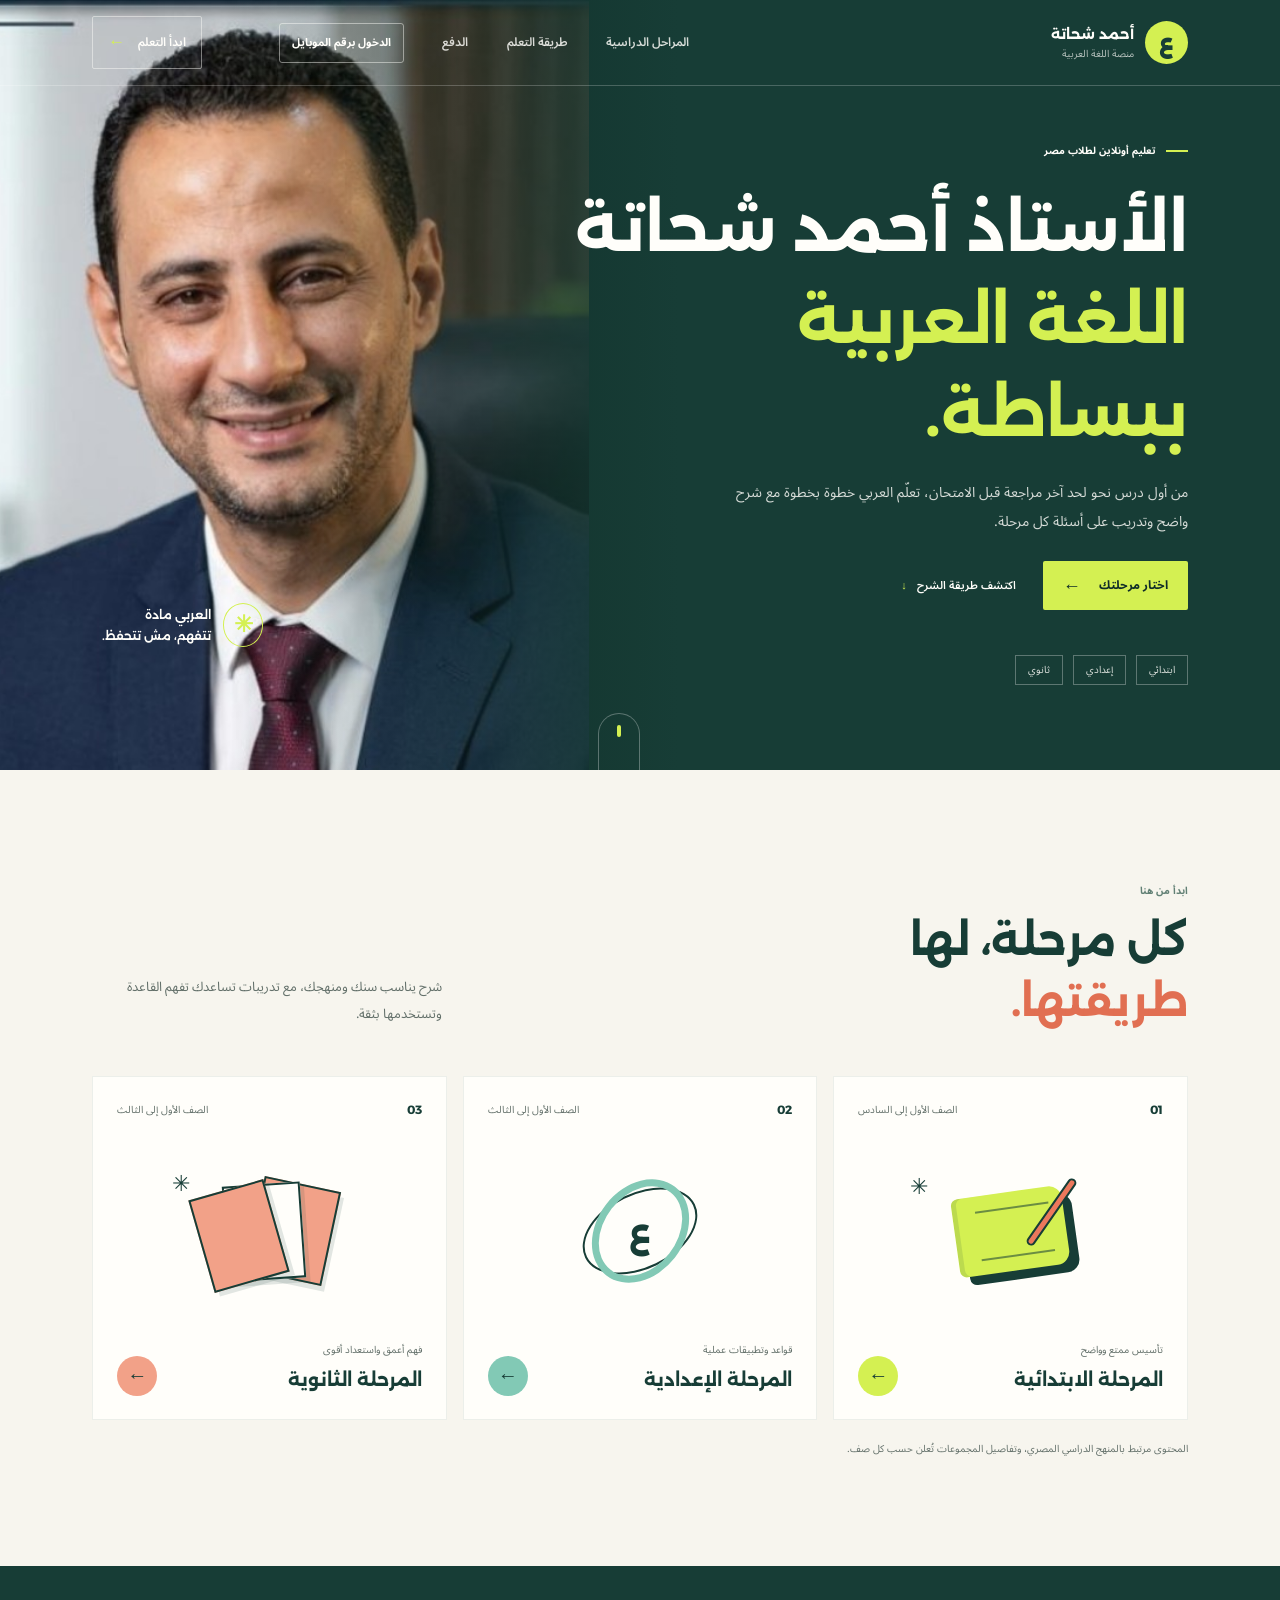
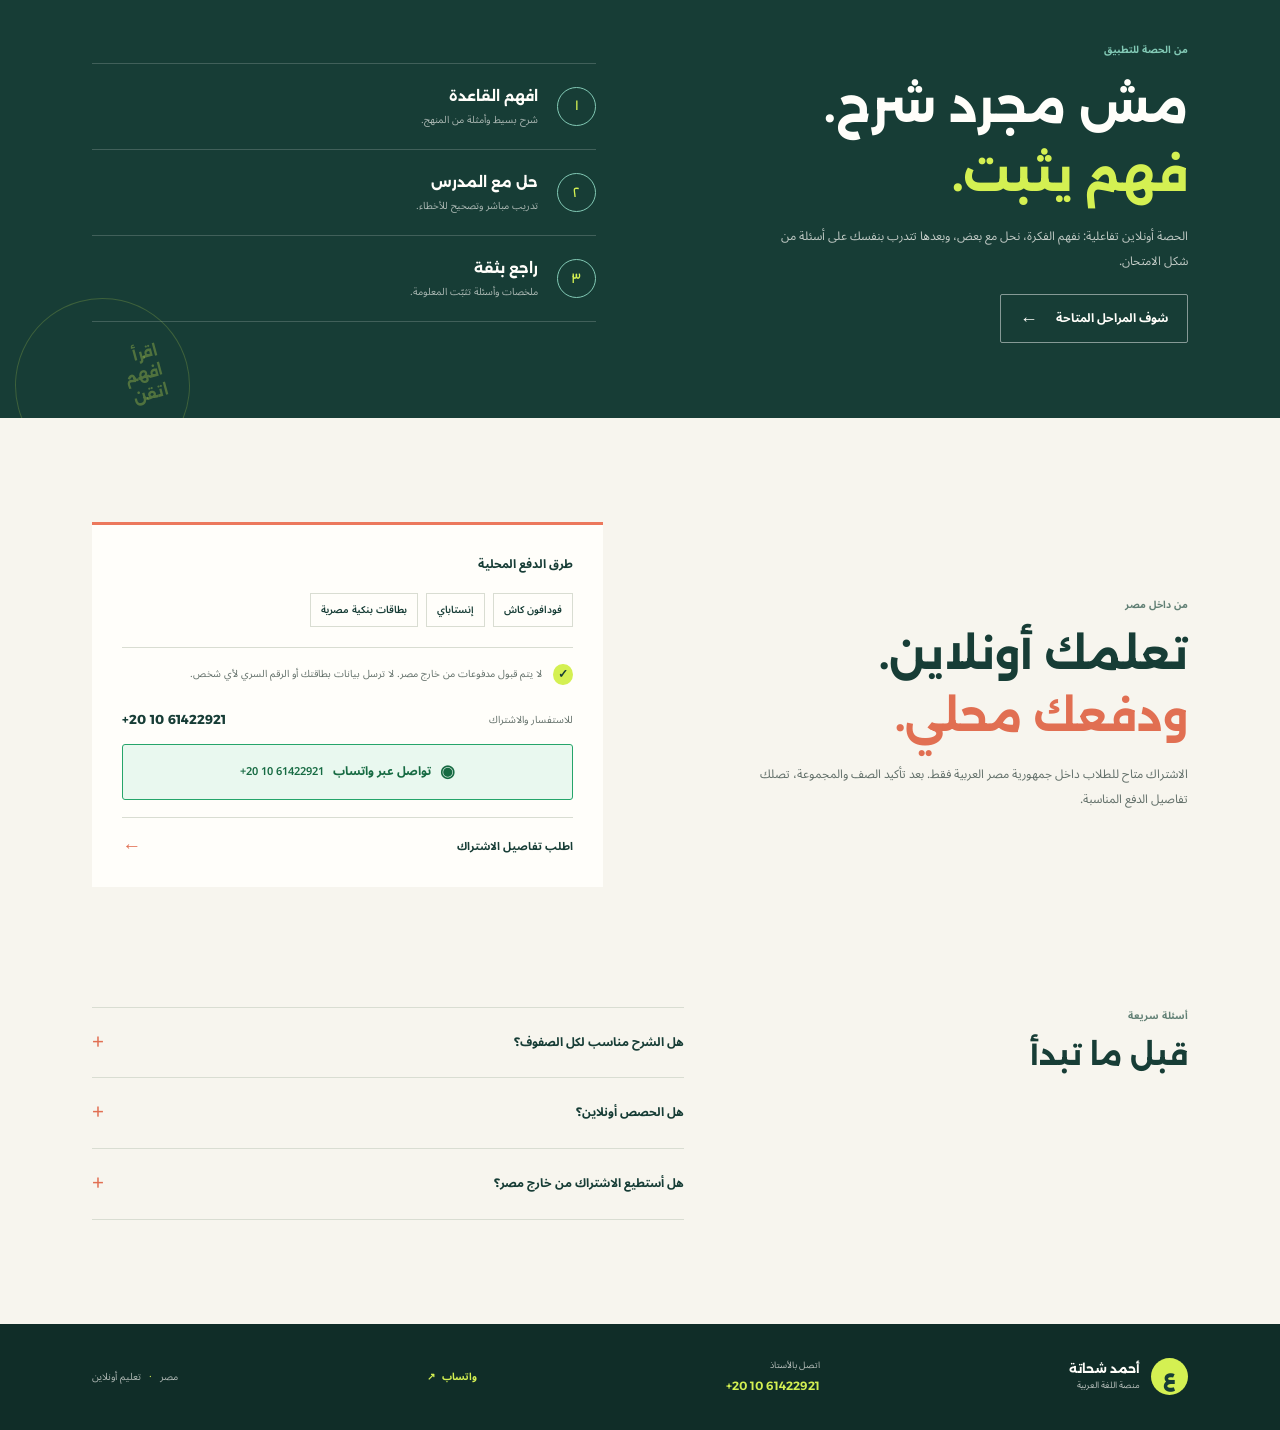
==== index.html @ b3d11ccc "Remove Google login and add phone password account forms" ====
﻿<!doctype html>
<html lang="ar" dir="rtl">
<head>
	<meta charset="utf-8">
	<meta name="viewport" content="width=device-width, initial-scale=1">
	<meta name="theme-color" content="#173d36">
	<meta name="description" content="منصة الأستاذ أحمد شحاتة لتعليم اللغة العربية لطلاب الابتدائي والإعدادي والثانوي في مصر.">
	<title>الأستاذ أحمد شحاتة | اللغة العربية ببساطة</title>
	<link rel="preconnect" href="https://fonts.googleapis.com">
	<link rel="preconnect" href="https://fonts.gstatic.com" crossorigin>
	<link href="https://fonts.googleapis.com/css2?family=Alexandria:wght@400;500;600;700;800&family=Noto+Sans+Arabic:wght@400;500;600;700;800&display=swap" rel="stylesheet">
	<link rel="stylesheet" href="style.css">
	<script src="script.js" defer></script>
	<script type="module" src="auth.js"></script>
</head>
<body>
	<header class="site-header">
		<a class="brand" href="#home" aria-label="الأستاذ أحمد شحاتة، الصفحة الرئيسية">
			<span class="brand-mark" aria-hidden="true">ع</span>
			<span class="brand-copy"><strong>أحمد شحاتة</strong><small>منصة اللغة العربية</small></span>
		</a>
		<button class="menu-toggle" type="button" aria-label="فتح القائمة" aria-expanded="false" aria-controls="main-nav">
			<span></span><span></span><span></span>
		</button>
		<nav class="main-nav" id="main-nav" aria-label="القائمة الرئيسية">
			<a href="#tracks">المراحل الدراسية</a>
			<a href="#method">طريقة التعلم</a>
			<a href="#payment">الدفع</a>
			<button class="phone-login-button" id="phone-auth-open" type="button">الدخول برقم الموبايل</button>
			<span class="auth-status" id="auth-status" role="status" aria-live="polite"></span>
			<a class="nav-join" href="#tracks">ابدأ التعلم <span aria-hidden="true">←</span></a>
		</nav>
	</header>

	<main>
		<section class="hero" id="home" aria-labelledby="hero-title">
			<img class="hero-image" src="./ahmed-shehata.jpeg" alt="الأستاذ أحمد شحاتة" fetchpriority="high">
			<div class="hero-shade"></div>
			<div class="hero-content">
				<p class="eyebrow"><span></span> تعليم أونلاين لطلاب مصر</p>
				<h1 id="hero-title">الأستاذ أحمد شحاتة<br><em>اللغة العربية ببساطة.</em></h1>
				<p class="hero-intro">من أول درس نحو لحد آخر مراجعة قبل الامتحان، تعلّم العربي خطوة بخطوة مع شرح واضح وتدريب على أسئلة كل مرحلة.</p>
				<div class="hero-actions">
					<a class="button button-lime" href="#tracks">اختار مرحلتك <span aria-hidden="true">←</span></a>
					<a class="text-link" href="#method">اكتشف طريقة الشرح <span aria-hidden="true">↓</span></a>
				</div>
				<div class="hero-stages" aria-label="المراحل المتاحة">
					<span>ابتدائي</span><span>إعدادي</span><span>ثانوي</span>
				</div>
			</div>
			<div class="hero-note"><span class="note-star" aria-hidden="true">✳</span><span>العربي مادة<br>تتفهم، مش تتحفظ.</span></div>
			<a class="scroll-cue" href="#tracks" aria-label="تابع إلى المراحل الدراسية"><span></span></a>
		</section>

		<section class="tracks section-wrap" id="tracks" aria-labelledby="tracks-title">
			<div class="section-heading">
				<div>
					<p class="eyebrow eyebrow-dark">ابدأ من هنا</p>
					<h2 id="tracks-title">كل مرحلة، لها<br><em>طريقتها.</em></h2>
				</div>
				<p class="section-lede">شرح يناسب سنك ومنهجك، مع تدريبات تساعدك تفهم القاعدة وتستخدمها بثقة.</p>
			</div>
			<div class="track-grid">
				<article class="track-card track-primary">
					<div class="track-top"><span class="track-number">01</span><span class="track-level">الصف الأول إلى السادس</span></div>
					<div class="track-illustration primary-illustration" aria-hidden="true"><span class="book-shape"></span><span class="pencil-shape"></span><span class="sparkle">✳</span></div>
					<div class="track-bottom"><div><p>تأسيس ممتع وواضح</p><h3>المرحلة الابتدائية</h3></div><button class="round-arrow enroll-trigger" type="button" data-stage="primary" aria-label="سجل في المرحلة الابتدائية">←</button></div>
				</article>
				<article class="track-card track-prep">
					<div class="track-top"><span class="track-number">02</span><span class="track-level">الصف الأول إلى الثالث</span></div>
					<div class="track-illustration prep-illustration" aria-hidden="true"><span class="orbit orbit-one"></span><span class="orbit orbit-two"></span><span class="sparkle">ع</span></div>
					<div class="track-bottom"><div><p>قواعد وتطبيقات عملية</p><h3>المرحلة الإعدادية</h3></div><button class="round-arrow enroll-trigger" type="button" data-stage="prep" aria-label="سجل في المرحلة الإعدادية">←</button></div>
				</article>
				<article class="track-card track-secondary">
					<div class="track-top"><span class="track-number">03</span><span class="track-level">الصف الأول إلى الثالث</span></div>
					<div class="track-illustration secondary-illustration" aria-hidden="true"><span class="page page-one"></span><span class="page page-two"></span><span class="page page-three"></span><span class="sparkle">✳</span></div>
					<div class="track-bottom"><div><p>فهم أعمق واستعداد أقوى</p><h3>المرحلة الثانوية</h3></div><button class="round-arrow enroll-trigger" type="button" data-stage="secondary" aria-label="سجل في المرحلة الثانوية">←</button></div>
				</article>
			</div>
			<p class="track-footnote">المحتوى مرتبط بالمنهج الدراسي المصري، وتفاصيل المجموعات تُعلن حسب كل صف.</p>
		</section>

		<section class="method" id="method" aria-labelledby="method-title">
			<div class="method-inner">
				<div class="method-copy">
					<p class="eyebrow eyebrow-light">من الحصة للتطبيق</p>
					<h2 id="method-title">مش مجرد شرح.<br><em>فهم يثبت.</em></h2>
					<p>الحصة أونلاين تفاعلية: نفهم الفكرة، نحل مع بعض، وبعدها تتدرب بنفسك على أسئلة من شكل الامتحان.</p>
					<a class="button button-outline" href="#tracks">شوف المراحل المتاحة <span aria-hidden="true">←</span></a>
				</div>
				<div class="method-steps" aria-label="خطوات التعلم">
					<div class="method-step"><span>١</span><div><h3>افهم القاعدة</h3><p>شرح بسيط وأمثلة من المنهج.</p></div></div>
					<div class="method-step"><span>٢</span><div><h3>حل مع المدرس</h3><p>تدريب مباشر وتصحيح للأخطاء.</p></div></div>
					<div class="method-step"><span>٣</span><div><h3>راجع بثقة</h3><p>ملخصات وأسئلة تثبّت المعلومة.</p></div></div>
				</div>
				<div class="method-stamp" aria-hidden="true">اقرأ<br>افهم<br>اتقن</div>
			</div>
		</section>

		<section class="payment section-wrap" id="payment" aria-labelledby="payment-title">
			<div class="payment-copy">
				<p class="eyebrow eyebrow-dark">من داخل مصر</p>
				<h2 id="payment-title">تعلمك أونلاين.<br><em>ودفعك محلي.</em></h2>
				<p>الاشتراك متاح للطلاب داخل جمهورية مصر العربية فقط. بعد تأكيد الصف والمجموعة، تصلك تفاصيل الدفع المناسبة.</p>
			</div>
			<div class="payment-panel">
				<p class="payment-label">طرق الدفع المحلية</p>
				<div class="payment-methods"><span>فودافون كاش</span><span>إنستاباي</span><span>بطاقات بنكية مصرية</span></div>
				<div class="payment-rule"><span class="rule-icon" aria-hidden="true">✓</span><p>لا يتم قبول مدفوعات من خارج مصر. لا ترسل بيانات بطاقتك أو الرقم السري لأي شخص.</p></div>
				<a class="payment-contact" href="tel:+201061422921"><span>للاستفسار والاشتراك</span><bdi>+20 10 61422921</bdi></a>
				<a class="whatsapp-contact" href="https://wa.me/201061422921?text=%D8%A7%D9%84%D8%B3%D9%84%D8%A7%D9%85%20%D8%B9%D9%84%D9%8A%D9%83%D9%85%D8%8C%20%D8%A3%D8%B1%D9%8A%D8%AF%20%D8%AA%D9%81%D8%A7%D8%B5%D9%8A%D9%84%20%D8%A7%D9%84%D8%A7%D8%B4%D8%AA%D8%B1%D8%A7%D9%83%20%D9%81%D9%8A%20%D9%85%D9%86%D8%B5%D8%A9%20%D8%A3%D8%AD%D9%85%D8%AF%20%D8%B4%D8%AD%D8%A7%D8%AA%D8%A9." target="_blank" rel="noopener noreferrer" aria-label="راسل الأستاذ أحمد شحاتة على واتساب"><span aria-hidden="true">◉</span> تواصل عبر واتساب <bdi>+20 10 61422921</bdi></a>
				<button class="payment-cta enroll-trigger" type="button" data-stage="">اطلب تفاصيل الاشتراك <span aria-hidden="true">←</span></button>
			</div>
		</section>

		<section class="faq section-wrap" aria-labelledby="faq-title">
			<div class="faq-heading"><p class="eyebrow eyebrow-dark">أسئلة سريعة</p><h2 id="faq-title">قبل ما تبدأ</h2></div>
			<div class="faq-list">
				<details><summary>هل الشرح مناسب لكل الصفوف؟<span aria-hidden="true">+</span></summary><p>نعم، توجد مسارات للمرحلة الابتدائية والإعدادية والثانوية، وتختار صفك عند طلب الاشتراك.</p></details>
				<details><summary>هل الحصص أونلاين؟<span aria-hidden="true">+</span></summary><p>نعم، الدراسة عن بُعد. تفاصيل موعد الحصة وطريقة حضورها تُرسل بعد تأكيد المجموعة.</p></details>
				<details><summary>هل أستطيع الاشتراك من خارج مصر؟<span aria-hidden="true">+</span></summary><p>الاشتراك والدفع متاحان داخل مصر فقط في الوقت الحالي.</p></details>
			</div>
		</section>
	</main>

	<footer class="site-footer">
		<a class="brand footer-brand" href="#home"><span class="brand-mark" aria-hidden="true">ع</span><span class="brand-copy"><strong>أحمد شحاتة</strong><small>منصة اللغة العربية</small></span></a>
		<a class="footer-phone" href="tel:+201061422921" aria-label="اتصل بالأستاذ أحمد شحاتة على +20 10 61422921"><span>اتصل بالأستاذ</span><bdi>+20 10 61422921</bdi></a>
		<a class="footer-whatsapp" href="https://wa.me/201061422921" target="_blank" rel="noopener noreferrer" aria-label="راسل الأستاذ أحمد شحاتة على واتساب">واتساب <span aria-hidden="true">↗</span></a>
		<span class="footer-country">مصر <span aria-hidden="true">·</span> تعليم أونلاين</span>
	</footer>

	<dialog class="enroll-dialog" aria-labelledby="dialog-title">
		<button class="dialog-close" type="button" aria-label="إغلاق النافذة">×</button>
		<div class="dialog-heading"><p class="eyebrow eyebrow-dark">خطوة أولى</p><h2 id="dialog-title">اطلب تفاصيل<br><em>الاشتراك.</em></h2><p>املأ بياناتك لمعاينة طلبك. الاشتراك متاح داخل مصر فقط.</p></div>
		<form id="enrollment-form">
			<label for="student-name">اسم الطالب</label>
			<input id="student-name" name="studentName" type="text" autocomplete="name" placeholder="الاسم بالكامل" required>
			<div class="form-row">
				<div><label for="stage">المرحلة</label><select id="stage" name="stage" required><option value="">اختار المرحلة</option><option value="primary">ابتدائي</option><option value="prep">إعدادي</option><option value="secondary">ثانوي</option></select></div>
				<div><label for="grade">الصف الدراسي</label><select id="grade" name="grade" required disabled><option value="">اختار الصف</option></select></div>
			</div>
			<label for="phone">رقم موبايل مصري</label>
			<input id="phone" name="phone" type="tel" inputmode="numeric" autocomplete="tel-national" placeholder="01xxxxxxxxx" pattern="01[0125][0-9]{8}" title="أدخل رقم موبايل مصري يبدأ بـ 010 أو 011 أو 012 أو 015" required>
			<p class="form-hint">يبدأ الرقم بـ 010 أو 011 أو 012 أو 015.</p>
			<button class="button button-lime form-submit" type="submit">معاينة طلب الاشتراك <span aria-hidden="true">←</span></button>
			<p class="form-privacy">هذه معاينة فقط؛ لا تُرسل البيانات ولا تُنفذ أي عملية دفع.</p>
			<div class="form-result" id="form-result" role="status" aria-live="polite" hidden></div>
		</form>
	</dialog>
	<dialog class="phone-auth-dialog" id="phone-auth-dialog" aria-labelledby="phone-auth-title">
		<button class="dialog-close" id="phone-auth-close" type="button" aria-label="Close">×</button>
		<div class="dialog-heading"><p class="eyebrow eyebrow-dark">حساب الطالب</p><h2 id="phone-auth-title">حسابك برقم<br><em>الموبايل.</em></h2><p>أنشئ حسابًا أو سجّل الدخول برقمك وكلمة المرور.</p></div>
		<label for="auth-mode">اختار العملية</label>
		<select id="auth-mode" class="auth-mode-select">
			<option value="login">تسجيل الدخول</option>
			<option value="signup">إنشاء حساب جديد</option>
			<option value="forgot">نسيت كلمة المرور؟</option>
		</select>
		<form id="password-auth-form">
			<label for="login-phone">رقم الموبايل المصري</label>
			<input id="login-phone" name="loginPhone" type="tel" inputmode="tel" autocomplete="tel" placeholder="+201012345678" required>
			<label id="password-label" for="login-password">كلمة المرور</label>
			<input id="login-password" name="loginPassword" type="password" autocomplete="current-password" minlength="8" placeholder="8 أحرف على الأقل">
			<label id="confirm-password-label" for="confirm-password" hidden>تأكيد كلمة المرور</label>
			<input id="confirm-password" name="confirmPassword" type="password" autocomplete="new-password" minlength="8" placeholder="اكتب كلمة المرور مرة أخرى" hidden>
			<p class="form-hint">رقمك يُكتب بصيغة +20، أو 01xxxxxxxxx.</p>
			<button class="button button-lime form-submit" id="password-auth-submit" type="submit">تسجيل الدخول</button>
		</form>
		<form id="phone-verify-form" hidden>
			<label for="phone-otp">رمز التحقق المرسل برسالة SMS</label>
			<input id="phone-otp" name="phoneOtp" type="text" inputmode="numeric" autocomplete="one-time-code" pattern="[0-9]{6}" maxlength="6" placeholder="000000" required>
			<button class="button button-lime form-submit" id="phone-verify-code" type="submit">تأكيد الرمز</button>
			<button class="phone-resend-button" id="phone-change-number" type="button">العودة وتغيير الرقم</button>
		</form>
		<form id="reset-password-form" hidden>
			<label for="reset-password">كلمة المرور الجديدة</label>
			<input id="reset-password" name="resetPassword" type="password" autocomplete="new-password" minlength="8" required placeholder="8 أحرف على الأقل">
			<label for="reset-password-confirm">تأكيد كلمة المرور الجديدة</label>
			<input id="reset-password-confirm" name="resetPasswordConfirm" type="password" autocomplete="new-password" minlength="8" required placeholder="اكتبها مرة أخرى">
			<button class="button button-lime form-submit" id="reset-password-submit" type="submit">حفظ كلمة المرور الجديدة</button>
		</form>
		<p class="form-result" id="phone-auth-message" role="status" aria-live="polite"></p>
		<p class="form-privacy">قد تُطبق رسوم رسائل SMS حسب إعدادات الخدمة. لا تستخدم كلمة مرور تستعملها في موقع آخر.</p>
	</dialog>
	<div class="dialog-backdrop" hidden></div>
</body>
</html>
---- style.css ----
:root {
	color-scheme: light;
	--ink: #173d36;
	--ink-deep: #102d28;
	--paper: #f7f5ee;
	--white: #fffefa;
	--lime: #d4f052;
	--coral: #ec785c;
	--teal: #82c9b5;
	--muted: #63706a;
	--line: #d9ddd2;
	--display: "Alexandria", "Noto Sans Arabic", sans-serif;
	--body: "Noto Sans Arabic", sans-serif;
}

* { box-sizing: border-box; }
html { scroll-behavior: smooth; scroll-padding-top: 84px; }
body { margin: 0; background: var(--paper); color: var(--ink); font-family: var(--body); font-size: 15px; line-height: 1.8; }
button, input, select { font: inherit; }
button, a { -webkit-tap-highlight-color: transparent; }
a { color: inherit; text-decoration: none; }
button { color: inherit; }
::selection { background: var(--lime); color: var(--ink-deep); }

.site-header { position: absolute; z-index: 5; top: 0; right: 0; left: 0; display: flex; align-items: center; justify-content: space-between; min-height: 86px; padding: 0 7.2%; color: var(--white); border-bottom: 1px solid rgb(255 255 255 / 22%); }
.brand { display: inline-flex; align-items: center; gap: 11px; }
.brand-mark { display: grid; width: 43px; aspect-ratio: 1; place-items: center; border-radius: 50%; background: var(--lime); color: var(--ink); font-family: var(--display); font-size: 23px; font-weight: 800; }
.brand-copy { display: grid; line-height: 1.35; }
.brand-copy strong { font-family: var(--display); font-size: 14px; font-weight: 700; }
.brand-copy small { margin-top: 3px; color: rgb(255 254 250 / 68%); font-size: 10px; }
.main-nav { display: flex; align-items: center; gap: clamp(20px, 3vw, 46px); font-size: 12px; font-weight: 600; }
.main-nav a:not(.nav-join) { color: rgb(255 254 250 / 82%); transition: color .2s ease; }
.main-nav a:not(.nav-join):hover { color: var(--lime); }
.nav-join { display: inline-flex; align-items: center; gap: 13px; padding: 10px 15px; border: 1px solid rgb(255 254 250 / 45%); border-radius: 2px; }
.nav-join span { color: var(--lime); font-size: 17px; }
.menu-toggle { display: none; }

.hero { position: relative; display: flex; min-height: min(770px, 95svh); align-items: center; overflow: hidden; background: var(--ink-deep); color: var(--white); }
.hero-image, .hero-shade { position: absolute; inset-block: 0; height: 100%; }
.hero-image { left: 0; width: 46%; object-fit: cover; object-position: center 24%; }
.hero-shade { inset-inline: 0; background: linear-gradient(90deg, transparent 18%, rgb(23 61 54 / 36%) 37%, var(--ink) 53%, var(--ink) 100%); }
.hero-content { position: relative; z-index: 1; width: min(680px, 48%); margin: 57px 7.2% 0 auto; animation: arrive .8s both; }
.eyebrow { display: flex; align-items: center; gap: 10px; margin: 0 0 22px; font-size: 10px; font-weight: 700; letter-spacing: 0; }
.eyebrow > span { display: inline-block; width: 22px; height: 2px; background: var(--lime); }
.hero h1, h2 { margin: 0; font-family: var(--display); font-weight: 700; letter-spacing: 0; line-height: 1.45; }
.hero h1 { font-size: clamp(34px, 5vw, 64px); }
.hero h1 em, h2 em { color: var(--lime); font-style: normal; }
.hero-intro { max-width: 485px; margin: 19px 0 25px; color: rgb(255 254 250 / 81%); font-size: 14px; line-height: 2.05; }
.hero-actions { display: flex; align-items: center; gap: 27px; }
.button { display: inline-flex; align-items: center; justify-content: center; gap: 18px; min-height: 49px; padding: 0 19px; border: 1px solid transparent; border-radius: 2px; font-size: 12px; font-weight: 700; cursor: pointer; transition: transform .2s ease, background .2s ease; }
.button:hover { transform: translateY(-2px); }
.button-lime { background: var(--lime); color: var(--ink-deep); }
.button-lime:hover { background: #e1ff69; }
.button span { font-size: 18px; line-height: 1; }
.text-link { color: var(--white); font-size: 11px; font-weight: 600; }
.text-link span { margin-right: 7px; color: var(--lime); }
.hero-stages { display: flex; gap: 10px; margin-top: 45px; }
.hero-stages span { padding: 5px 12px; border: 1px solid rgb(255 255 255 / 30%); color: rgb(255 254 250 / 85%); font-size: 10px; }
.hero-note { position: absolute; z-index: 1; bottom: 16%; left: 8%; display: flex; align-items: center; gap: 12px; color: var(--white); font-family: var(--display); font-size: 12px; font-weight: 600; line-height: 1.8; }
.note-star { display: grid; width: 40px; aspect-ratio: 1; place-items: center; border: 1px solid var(--lime); border-radius: 50%; color: var(--lime); font-size: 23px; }
.scroll-cue { position: absolute; z-index: 1; bottom: 0; right: 50%; display: grid; width: 42px; height: 57px; place-items: start center; padding-top: 11px; border: 1px solid rgb(255 255 255 / 30%); border-bottom: 0; border-radius: 22px 22px 0 0; }
.scroll-cue span { width: 4px; height: 12px; border-radius: 3px; background: var(--lime); animation: scroll 1.5s infinite; }

.section-wrap { width: min(1160px, 85.6%); margin-inline: auto; }
.tracks { padding-top: 112px; padding-bottom: 108px; }
.section-heading { display: flex; align-items: end; justify-content: space-between; gap: 35px; margin-bottom: 44px; }
.eyebrow-dark { color: #628075; }
.section-heading .eyebrow { margin-bottom: 10px; }
h2 { font-size: clamp(28px, 3.3vw, 43px); }
.section-heading h2 em, .payment h2 em, .dialog-heading h2 em { color: #e16f52; }
.section-lede { max-width: 350px; margin: 0 2% 4px 0; color: var(--muted); font-size: 13px; line-height: 2.1; }
.track-grid { display: grid; grid-template-columns: repeat(3, 1fr); gap: 16px; }
.track-card { position: relative; display: flex; min-height: 344px; flex-direction: column; justify-content: space-between; overflow: hidden; padding: 22px 24px 23px; border: 1px solid rgb(23 61 54 / 8%); background: #fffefa; transition: transform .25s ease, box-shadow .25s ease; }
.track-card:hover { transform: translateY(-5px); box-shadow: 0 16px 32px rgb(23 61 54 / 9%); }
.track-primary { --track: #d4f052; }
.track-prep { --track: #82c9b5; }
.track-secondary { --track: #f2a188; }
.track-top { display: flex; align-items: center; justify-content: space-between; }
.track-number { color: var(--ink); font-family: var(--display); font-size: 12px; font-weight: 700; }
.track-level { color: var(--muted); font-size: 10px; }
.track-illustration { position: relative; display: grid; height: 150px; place-items: center; }
.track-illustration .sparkle { position: absolute; top: 12px; left: 17%; color: var(--ink); font-size: 22px; }
.book-shape { position: relative; display: block; width: 111px; height: 79px; transform: rotate(-8deg); border-radius: 7px 13px 13px 7px; background: var(--track); box-shadow: inset 5px 0 rgb(23 61 54 / 12%), 9px 9px 0 #173d36; }
.book-shape::before { position: absolute; inset: 15px 14px 14px 23px; border-top: 2px solid var(--ink); border-bottom: 2px solid var(--ink); content: ""; opacity: .55; }
.pencil-shape { position: absolute; width: 9px; height: 80px; transform: translate(41px, -19px) rotate(35deg); border: 2px solid var(--ink); border-radius: 5px; background: var(--coral); }
.orbit { position: absolute; display: block; width: 122px; height: 76px; border: 2px solid var(--ink); border-radius: 50%; transform: rotate(-26deg); }
.orbit-two { width: 87px; height: 112px; transform: rotate(38deg); border-color: var(--track); border-width: 7px; }
.prep-illustration .sparkle { z-index: 1; top: 43px; left: 50%; transform: translateX(-50%); color: var(--ink); font-family: var(--display); font-size: 35px; font-weight: 700; }
.page { position: absolute; width: 78px; height: 96px; border: 2px solid var(--ink); background: var(--track); box-shadow: 4px 5px 0 rgb(23 61 54 / 12%); }
.page-one { transform: translate(24px, 0) rotate(12deg); }
.page-two { transform: translate(-5px, 1px) rotate(-4deg); background: var(--white); }
.page-three { transform: translate(-30px, 5px) rotate(-16deg); }
.secondary-illustration .sparkle { z-index: 1; top: 9px; left: 18%; }
.track-bottom { display: flex; align-items: end; justify-content: space-between; gap: 8px; }
.track-bottom p { margin: 0 0 5px; color: var(--muted); font-size: 10px; }
.track-bottom h3 { margin: 0; font-family: var(--display); font-size: 18px; font-weight: 700; }
.round-arrow { display: grid; width: 40px; flex: 0 0 40px; aspect-ratio: 1; place-items: center; border: 0; border-radius: 50%; background: var(--track); font-size: 20px; cursor: pointer; transition: transform .2s ease; }
.round-arrow:hover { transform: translateX(-4px); }
.track-footnote { margin: 20px 0 0; color: var(--muted); font-size: 10px; }

.method { position: relative; overflow: hidden; background: var(--ink); color: var(--white); }
.method-inner { position: relative; display: grid; width: min(1160px, 85.6%); min-height: 410px; grid-template-columns: 1fr 1fr; align-items: center; gap: 8%; margin-inline: auto; padding-block: 75px; }
.method-copy { position: relative; z-index: 1; }
.eyebrow-light { color: var(--teal); }
.method-copy .eyebrow { margin-bottom: 12px; }
.method-copy h2 { font-size: clamp(30px, 3.7vw, 48px); }
.method-copy h2 em { color: var(--lime); }
.method-copy > p:not(.eyebrow) { max-width: 430px; margin: 15px 0 20px; color: rgb(255 254 250 / 72%); font-size: 12px; line-height: 2.1; }
.button-outline { border-color: rgb(255 255 255 / 48%); color: var(--white); }
.button-outline:hover { background: rgb(255 255 255 / 8%); }
.method-steps { display: grid; gap: 0; }
.method-step { display: flex; align-items: center; gap: 19px; padding: 20px 0; border-bottom: 1px solid rgb(255 255 255 / 18%); }
.method-step:first-child { border-top: 1px solid rgb(255 255 255 / 18%); }
.method-step > span { display: grid; width: 39px; flex: 0 0 39px; aspect-ratio: 1; place-items: center; border: 1px solid var(--teal); border-radius: 50%; color: var(--lime); font-family: var(--display); font-size: 13px; }
.method-step h3 { margin: 0; font-family: var(--display); font-size: 14px; }
.method-step p { margin: 2px 0 0; color: rgb(255 254 250 / 63%); font-size: 10px; }
.method-stamp { position: absolute; bottom: -55px; left: -7%; width: 175px; aspect-ratio: 1; display: grid; align-content: center; padding-right: 24px; border: 1px solid rgb(212 240 82 / 20%); border-radius: 50%; color: rgb(212 240 82 / 30%); font-family: var(--display); font-size: 15px; font-weight: 700; line-height: 1.35; transform: rotate(-15deg); }

.payment { display: grid; grid-template-columns: 1fr 1.05fr; align-items: center; gap: 9%; padding-top: 104px; padding-bottom: 104px; }
.payment-copy .eyebrow { margin-bottom: 10px; }
.payment-copy > p:last-child { max-width: 450px; margin: 15px 0 0; color: var(--muted); font-size: 12px; line-height: 2.1; }
.payment-panel { padding: 29px 30px 23px; border-top: 3px solid var(--coral); background: var(--white); }
.payment-label { margin: 0 0 17px; font-size: 12px; font-weight: 700; }
.payment-methods { display: flex; flex-wrap: wrap; gap: 8px; }
.payment-methods span { padding: 7px 10px; border: 1px solid var(--line); color: var(--ink); font-size: 10px; font-weight: 600; }
.payment-rule { display: flex; align-items: start; gap: 11px; margin-top: 20px; padding-top: 16px; border-top: 1px solid var(--line); }
.rule-icon { display: grid; width: 20px; flex: 0 0 20px; aspect-ratio: 1; place-items: center; border-radius: 50%; background: var(--lime); font-size: 12px; font-weight: 700; }
.payment-rule p { margin: 0; color: var(--muted); font-size: 10px; line-height: 1.9; }
.payment-contact { display: flex; align-items: center; justify-content: space-between; gap: 12px; margin-top: 13px; padding: 10px 0 2px; color: var(--ink); font-size: 11px; }
.payment-contact span { color: var(--muted); font-size: 10px; }
.payment-contact bdi { font-family: var(--display); font-size: 13px; font-weight: 700; }
.payment-cta { display: flex; width: 100%; align-items: center; justify-content: space-between; margin-top: 17px; padding: 11px 0 0; border: 0; border-top: 1px solid var(--line); background: transparent; font-size: 11px; font-weight: 700; cursor: pointer; }
.payment-cta span { color: #e16f52; font-size: 19px; }

.faq { display: grid; grid-template-columns: .8fr 1.2fr; gap: 10%; padding-top: 16px; padding-bottom: 104px; }
.faq-heading .eyebrow { margin-bottom: 9px; }
.faq-heading h2 { font-size: 29px; }
.faq-list details { border-bottom: 1px solid var(--line); }
.faq-list details:first-child { border-top: 1px solid var(--line); }
.faq-list summary { display: flex; align-items: center; justify-content: space-between; gap: 20px; padding: 16px 0; font-size: 12px; font-weight: 700; cursor: pointer; list-style: none; }
.faq-list summary::-webkit-details-marker { display: none; }
.faq-list summary span { color: #e16f52; font-size: 21px; font-weight: 400; transition: transform .2s ease; }
.faq-list details[open] summary span { transform: rotate(45deg); }
.faq-list details p { margin: -2px 0 15px; color: var(--muted); font-size: 11px; line-height: 2; }

.site-footer { display: flex; min-height: 106px; align-items: center; justify-content: space-between; gap: 20px; padding: 20px 7.2%; background: var(--ink-deep); color: var(--white); }
.footer-brand .brand-mark { width: 37px; font-size: 20px; }
.footer-brand .brand-copy strong { font-size: 12px; }
.footer-brand .brand-copy small { font-size: 9px; }
.footer-phone { display: grid; gap: 1px; color: rgb(255 254 250 / 70%); font-size: 9px; }
.footer-phone bdi { color: var(--lime); font-family: var(--display); font-size: 12px; font-weight: 600; }
.footer-country { color: rgb(255 254 250 / 65%); font-size: 10px; }
.footer-country span { padding-inline: 5px; color: var(--lime); }

.enroll-dialog { position: fixed; width: min(500px, calc(100% - 28px)); max-height: min(92svh, 780px); padding: 32px 36px; overflow-y: auto; border: 0; border-top: 4px solid var(--lime); background: var(--paper); color: var(--ink); box-shadow: 0 20px 90px rgb(0 0 0 / 25%); }
.enroll-dialog::backdrop { background: rgb(13 32 28 / 72%); backdrop-filter: blur(3px); }
.dialog-close { position: absolute; top: 15px; left: 17px; display: grid; width: 35px; aspect-ratio: 1; place-items: center; border: 1px solid var(--line); background: transparent; font-size: 24px; line-height: 1; cursor: pointer; }
.dialog-heading .eyebrow { margin-bottom: 4px; }
.dialog-heading h2 { font-size: 27px; }
.dialog-heading > p:last-child { margin: 8px 0 20px; color: var(--muted); font-size: 11px; }
.enroll-dialog form { display: grid; gap: 7px; }
.enroll-dialog label { margin-top: 4px; font-size: 10px; font-weight: 700; }
.enroll-dialog input, .enroll-dialog select { width: 100%; min-height: 43px; padding: 0 11px; border: 1px solid #cbd2c8; border-radius: 0; outline: 0; background: var(--white); color: var(--ink); font-size: 11px; }
.enroll-dialog input:focus, .enroll-dialog select:focus { border-color: var(--ink); box-shadow: 0 0 0 2px rgb(130 201 181 / 30%); }
.enroll-dialog input::placeholder { color: #909991; }
.enroll-dialog select:disabled { background: #eceee7; color: #8b958f; }
.form-row { display: grid; grid-template-columns: 1fr 1fr; gap: 11px; }
.form-row > div { min-width: 0; }
.form-hint { margin: -5px 0 3px; color: var(--muted); font-size: 9px; }
.form-submit { width: 100%; margin-top: 8px; }
.form-privacy { margin: 2px 0 0; color: var(--muted); font-size: 9px; text-align: center; }
.form-result { padding: 12px; border-right: 3px solid #e16f52; background: #fffefa; font-size: 10px; line-height: 1.9; }
.form-result strong { display: block; margin-bottom: 3px; font-family: var(--display); font-size: 12px; }
.form-result p { margin: 0; color: var(--muted); }

.js-ready [data-reveal] { opacity: 0; transform: translateY(14px); transition: opacity .55s ease, transform .55s ease; }
.js-ready [data-reveal].is-visible { opacity: 1; transform: none; }
.menu-open { overflow: hidden; }

@keyframes arrive { from { opacity: 0; transform: translateY(12px); } to { opacity: 1; transform: none; } }
@keyframes scroll { 0%, 100% { transform: translateY(0); opacity: 1; } 65% { transform: translateY(10px); opacity: .35; } }

@media (max-width: 760px) {
	.site-header { min-height: 72px; padding-inline: 6%; }
	.brand-mark { width: 38px; font-size: 20px; }
	.brand-copy strong { font-size: 12px; }
	.brand-copy small { font-size: 9px; }
	.menu-toggle { display: grid; width: 42px; height: 42px; align-content: center; justify-items: center; gap: 5px; border: 1px solid rgb(255 255 255 / 40%); background: transparent; cursor: pointer; }
	.menu-toggle span { display: block; width: 17px; height: 1px; background: var(--white); transition: transform .2s ease; }
	.menu-toggle[aria-expanded="true"] span:first-child { transform: translateY(6px) rotate(45deg); }
	.menu-toggle[aria-expanded="true"] span:nth-child(2) { opacity: 0; }
	.menu-toggle[aria-expanded="true"] span:last-child { transform: translateY(-6px) rotate(-45deg); }
	.main-nav { position: absolute; top: 71px; right: 0; left: 0; display: none; align-items: stretch; gap: 0; padding: 8px 6% 19px; background: var(--ink-deep); }
	.main-nav.is-open { display: grid; }
	.main-nav a { padding: 11px 0; border-bottom: 1px solid rgb(255 255 255 / 15%); }
	.main-nav .nav-join { justify-content: space-between; margin-top: 9px; padding: 9px 12px; border: 1px solid rgb(255 255 255 / 35%); }
	.hero { min-height: 690px; min-height: min(760px, 93svh); align-items: center; }
	.hero-image { inset: 0; width: 100%; object-position: center 22%; opacity: .5; }
	.hero-shade { background: linear-gradient(90deg, rgb(16 45 40 / 46%), rgb(16 45 40 / 72%)), linear-gradient(0deg, rgb(16 45 40 / 78%), transparent 70%); }
	.hero-content { width: 88%; margin: 65px 6% 0 auto; }
	.hero h1 { font-size: clamp(32px, 8.8vw, 49px); }
	.hero-intro { max-width: 420px; font-size: 12px; }
	.hero-stages { margin-top: 32px; }
	.hero-note { bottom: 8%; left: 6%; font-size: 10px; }
	.note-star { width: 34px; }
	.scroll-cue { right: 50%; width: 34px; height: 43px; }
	.section-wrap, .method-inner { width: 88%; }
	.tracks { padding-top: 72px; padding-bottom: 74px; }
	.section-heading { align-items: start; flex-direction: column; gap: 13px; margin-bottom: 28px; }
	.section-heading h2 { font-size: 32px; }
	.section-lede { max-width: 440px; margin: 0; font-size: 12px; }
	.track-grid { grid-template-columns: 1fr; gap: 12px; }
	.track-card { min-height: 290px; padding: 17px 18px; }
	.track-illustration { height: 116px; }
	.track-bottom h3 { font-size: 16px; }
	.track-footnote { line-height: 1.8; }
	.method-inner { grid-template-columns: 1fr; gap: 33px; padding-block: 65px 80px; }
	.method-copy h2 { font-size: 36px; }
	.method-stamp { left: -13%; bottom: -82px; opacity: .5; }
	.payment { grid-template-columns: 1fr; gap: 27px; padding-top: 72px; padding-bottom: 70px; }
	.payment h2 { font-size: 34px; }
	.payment-panel { padding: 22px 18px 19px; }
	.faq { grid-template-columns: 1fr; gap: 22px; padding-bottom: 72px; }
	.faq-heading h2 { font-size: 27px; }
	.site-footer { min-height: 145px; flex-wrap: wrap; padding: 20px 6%; }
	.footer-phone { order: 3; }
}

@media (max-width: 390px) {
	.hero-actions { align-items: start; flex-direction: column; gap: 14px; }
	.hero-stages { margin-top: 21px; }
	.form-row { grid-template-columns: 1fr; gap: 4px; }
	.enroll-dialog { padding: 27px 21px; }
}

@media (prefers-reduced-motion: reduce) {
	*, *::before, *::after { scroll-behavior: auto !important; animation-duration: .01ms !important; animation-iteration-count: 1 !important; transition-duration: .01ms !important; }
}


/* Google authentication control */
.google-login-button {
	display: inline-flex;
	align-items: center;
	justify-content: center;
	gap: 8px;
	min-height: 40px;
	padding: 8px 12px;
	border: 1px solid rgb(255 254 250 / 48%);
	border-radius: 3px;
	background: rgb(255 255 255 / 7%);
	color: var(--white);
	font-size: 11px;
	font-weight: 700;
	cursor: pointer;
	transition: background .2s ease, border-color .2s ease;
}
.google-login-button:hover,
.google-login-button:focus-visible {
	background: rgb(255 255 255 / 14%);
	border-color: var(--lime);
}
.google-login-button:focus-visible { outline: 2px solid var(--lime); outline-offset: 3px; }
.google-login-button:disabled { opacity: .65; cursor: wait; }
.auth-status { max-width: 180px; color: var(--lime); font-size: 10px; overflow-wrap: anywhere; }
@media (max-width: 900px) {
	.google-login-button { width: 100%; min-height: 44px; justify-content: center; }
	.auth-status { max-width: 100%; text-align: center; }
}


/* WhatsApp contact links */
.whatsapp-contact {
	display: flex;
	align-items: center;
	justify-content: center;
	gap: 9px;
	width: 100%;
	margin-top: 10px;
	padding: 12px 14px;
	border: 1px solid #25a56a;
	border-radius: 3px;
	background: #e9f8ef;
	color: #176b43;
	font-size: 12px;
	font-weight: 700;
	transition: background .2s ease, transform .2s ease;
}
.whatsapp-contact:hover { background: #d8f2e2; transform: translateY(-1px); }
.whatsapp-contact > span { font-size: 17px; }
.whatsapp-contact bdi { font-size: 11px; font-weight: 600; }
.footer-whatsapp { color: var(--lime); font-size: 10px; font-weight: 700; }
.footer-whatsapp span { margin-inline-start: 4px; }


.google-login-button { background: #fff; color: #3c4043; border-color: #dadce0; }
.google-login-button:hover,
.google-login-button:focus-visible { background: #f8faff; border-color: #b7c7e8; }
.google-login-button:focus-visible { outline-color: #4285f4; }
.google-login-button .google-logo { flex: 0 0 18px; }
.google-login-button:disabled { opacity: .7; }


/* Phone number sign-in */
.phone-login-button { display:inline-flex; align-items:center; justify-content:center; min-height:40px; padding:8px 12px; border:1px solid rgb(255 254 250 / 45%); border-radius:3px; background:transparent; color:var(--white); font-size:11px; font-weight:700; cursor:pointer; }
.phone-login-button:hover, .phone-login-button:focus-visible { border-color:var(--lime); color:var(--lime); }
.phone-auth-dialog { position:fixed; width:min(460px, calc(100% - 28px)); max-height:min(92svh, 760px); padding:32px 36px; overflow-y:auto; border:0; border-top:3px solid var(--lime); background:var(--white); color:var(--ink); box-shadow:0 24px 80px rgb(0 0 0 / 24%); }
.phone-auth-dialog[open] { display:block; }
.phone-auth-dialog::backdrop { background:rgb(10 24 21 / 66%); backdrop-filter:blur(3px); }
.phone-auth-dialog .dialog-close { position:absolute; top:10px; left:14px; border:0; background:transparent; color:var(--muted); font-size:27px; cursor:pointer; }
.phone-auth-dialog .dialog-heading { margin-bottom:20px; }
.phone-auth-dialog form { display:grid; gap:10px; }
.phone-auth-dialog label { font-size:12px; font-weight:700; }
.phone-auth-dialog input { width:100%; min-height:48px; padding:10px 12px; border:1px solid var(--line); border-radius:2px; background:#fff; color:var(--ink); direction:ltr; text-align:left; }
.phone-auth-dialog input:focus { outline:2px solid var(--teal); outline-offset:1px; }
.phone-auth-dialog .form-hint { margin:0; color:var(--muted); font-size:10px; }
.phone-auth-dialog .form-submit { width:100%; margin-top:8px; }
.phone-auth-dialog .form-privacy { margin:16px 0 0; color:var(--muted); font-size:10px; }
.phone-auth-dialog .form-result { margin:12px 0 0; font-size:12px; }
.phone-resend-button { border:0; background:transparent; color:var(--ink); text-decoration:underline; font-size:11px; cursor:pointer; }
.phone-auth-dialog [hidden] { display:none !important; }
@media (max-width:900px) { .phone-login-button { width:100%; min-height:44px; } .phone-auth-dialog { padding:28px 22px; } }
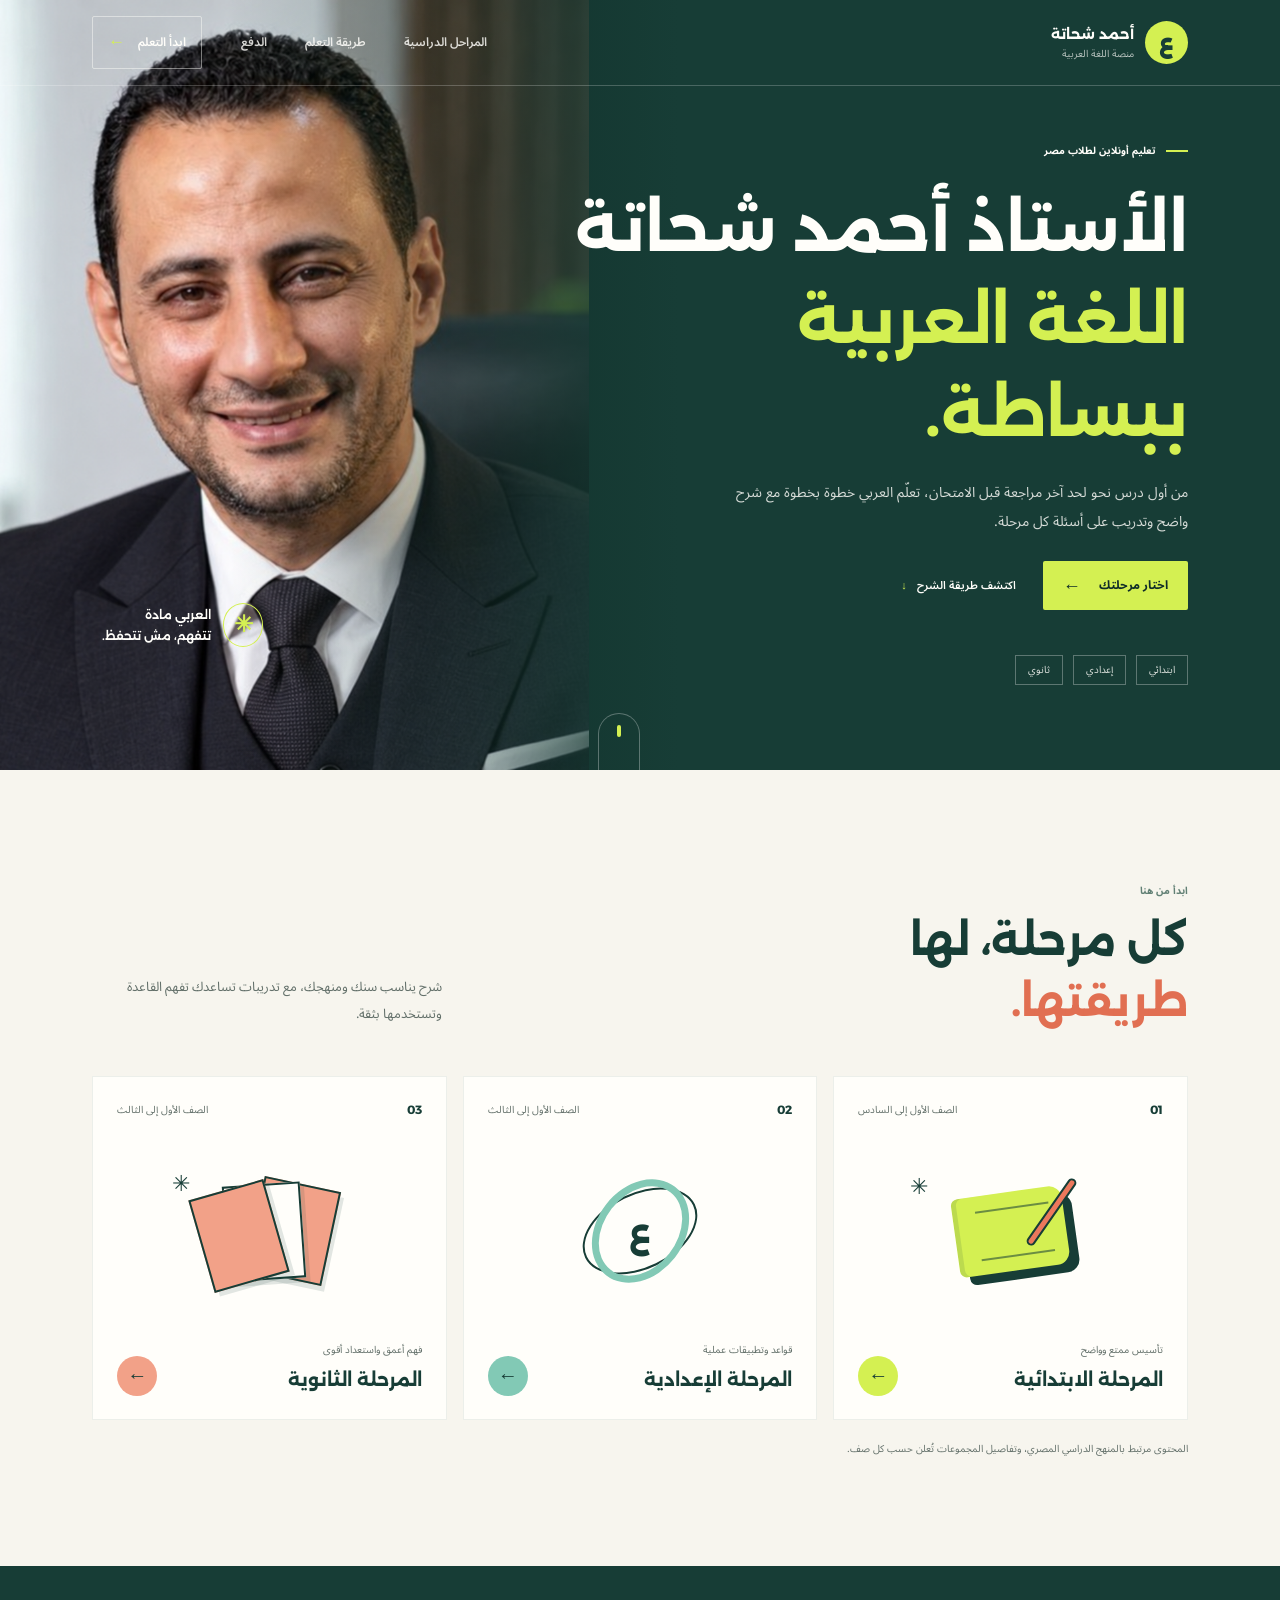
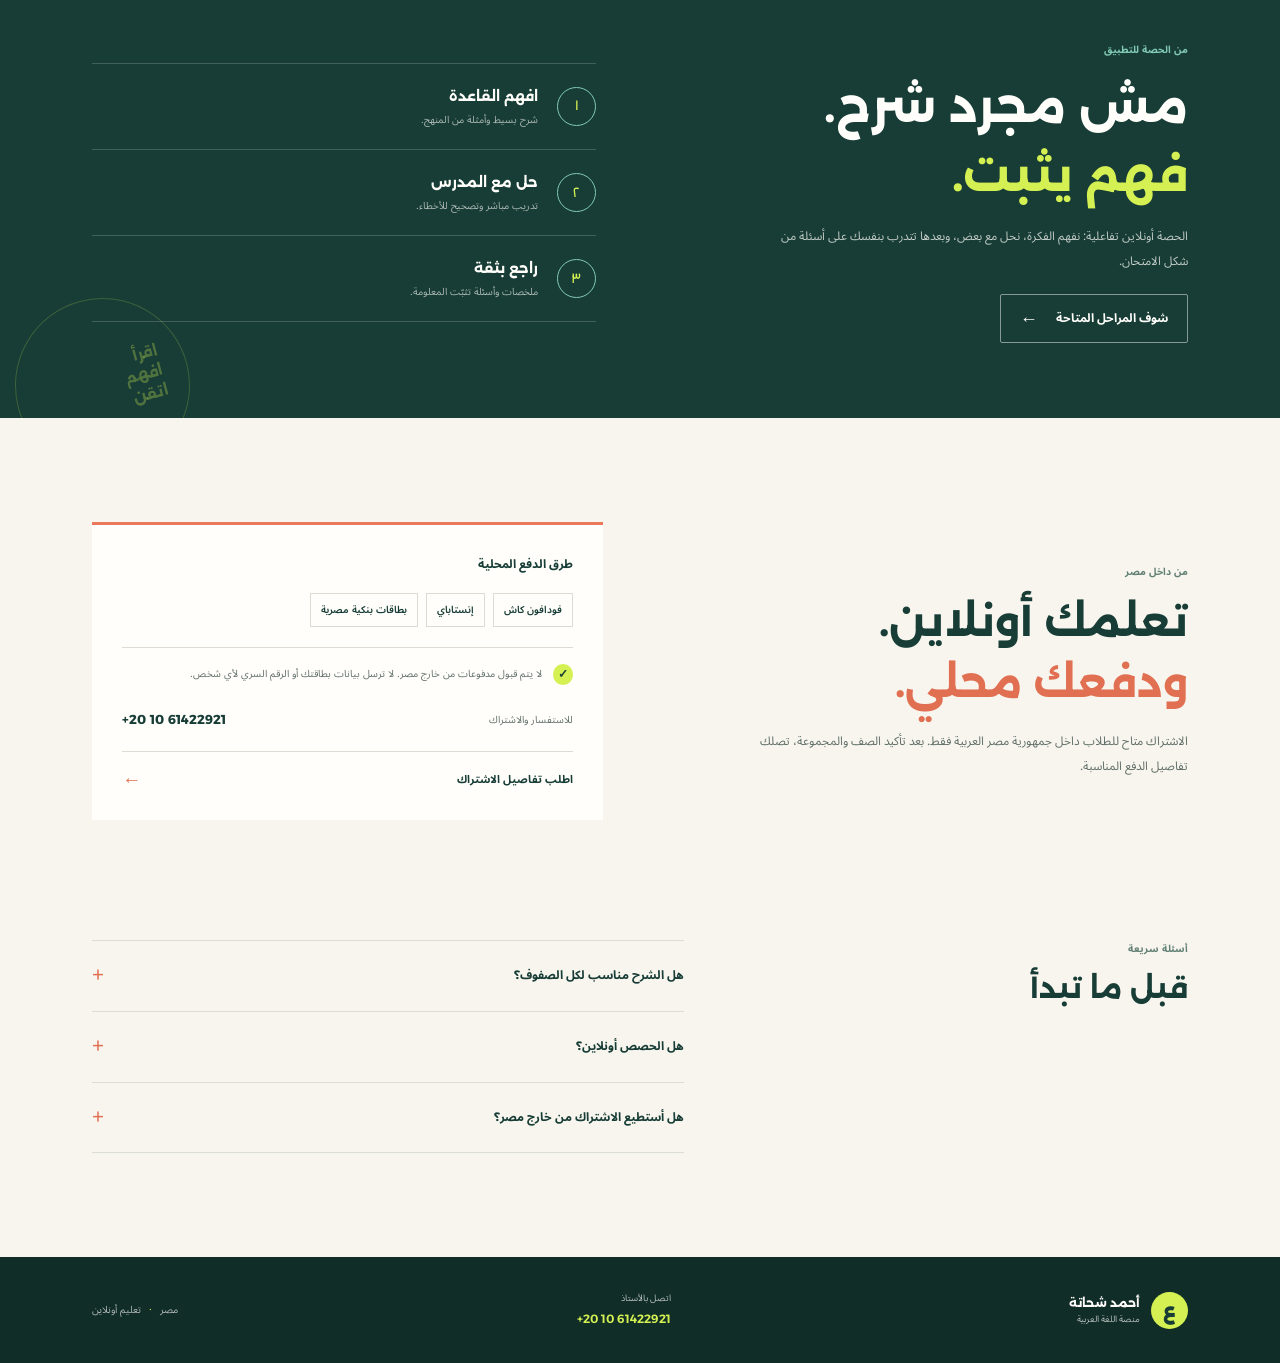
==== commit fa44d4cd: "Fix homepage teacher image path" ====
--- a/index.html
+++ b/index.html
@@ -11,7 +11,6 @@
 	<link href="https://fonts.googleapis.com/css2?family=Alexandria:wght@400;500;600;700;800&family=Noto+Sans+Arabic:wght@400;500;600;700;800&display=swap" rel="stylesheet">
 	<link rel="stylesheet" href="style.css">
 	<script src="script.js" defer></script>
-	<script type="module" src="auth.js"></script>
 </head>
 <body>
 	<header class="site-header">
@@ -26,15 +25,13 @@
 			<a href="#tracks">المراحل الدراسية</a>
 			<a href="#method">طريقة التعلم</a>
 			<a href="#payment">الدفع</a>
-			<button class="phone-login-button" id="phone-auth-open" type="button">الدخول برقم الموبايل</button>
-			<span class="auth-status" id="auth-status" role="status" aria-live="polite"></span>
 			<a class="nav-join" href="#tracks">ابدأ التعلم <span aria-hidden="true">←</span></a>
 		</nav>
 	</header>
 
 	<main>
 		<section class="hero" id="home" aria-labelledby="hero-title">
-			<img class="hero-image" src="./ahmed-shehata.jpeg" alt="الأستاذ أحمد شحاتة" fetchpriority="high">
+			<img class="hero-image" src="./ahmed-shehata.png" alt="الأستاذ أحمد شحاتة" fetchpriority="high">
 			<div class="hero-shade"></div>
 			<div class="hero-content">
 				<p class="eyebrow"><span></span> تعليم أونلاين لطلاب مصر</p>
@@ -108,7 +105,6 @@
 				<div class="payment-methods"><span>فودافون كاش</span><span>إنستاباي</span><span>بطاقات بنكية مصرية</span></div>
 				<div class="payment-rule"><span class="rule-icon" aria-hidden="true">✓</span><p>لا يتم قبول مدفوعات من خارج مصر. لا ترسل بيانات بطاقتك أو الرقم السري لأي شخص.</p></div>
 				<a class="payment-contact" href="tel:+201061422921"><span>للاستفسار والاشتراك</span><bdi>+20 10 61422921</bdi></a>
-				<a class="whatsapp-contact" href="https://wa.me/201061422921?text=%D8%A7%D9%84%D8%B3%D9%84%D8%A7%D9%85%20%D8%B9%D9%84%D9%8A%D9%83%D9%85%D8%8C%20%D8%A3%D8%B1%D9%8A%D8%AF%20%D8%AA%D9%81%D8%A7%D8%B5%D9%8A%D9%84%20%D8%A7%D9%84%D8%A7%D8%B4%D8%AA%D8%B1%D8%A7%D9%83%20%D9%81%D9%8A%20%D9%85%D9%86%D8%B5%D8%A9%20%D8%A3%D8%AD%D9%85%D8%AF%20%D8%B4%D8%AD%D8%A7%D8%AA%D8%A9." target="_blank" rel="noopener noreferrer" aria-label="راسل الأستاذ أحمد شحاتة على واتساب"><span aria-hidden="true">◉</span> تواصل عبر واتساب <bdi>+20 10 61422921</bdi></a>
 				<button class="payment-cta enroll-trigger" type="button" data-stage="">اطلب تفاصيل الاشتراك <span aria-hidden="true">←</span></button>
 			</div>
 		</section>
@@ -126,7 +122,6 @@
 	<footer class="site-footer">
 		<a class="brand footer-brand" href="#home"><span class="brand-mark" aria-hidden="true">ع</span><span class="brand-copy"><strong>أحمد شحاتة</strong><small>منصة اللغة العربية</small></span></a>
 		<a class="footer-phone" href="tel:+201061422921" aria-label="اتصل بالأستاذ أحمد شحاتة على +20 10 61422921"><span>اتصل بالأستاذ</span><bdi>+20 10 61422921</bdi></a>
-		<a class="footer-whatsapp" href="https://wa.me/201061422921" target="_blank" rel="noopener noreferrer" aria-label="راسل الأستاذ أحمد شحاتة على واتساب">واتساب <span aria-hidden="true">↗</span></a>
 		<span class="footer-country">مصر <span aria-hidden="true">·</span> تعليم أونلاين</span>
 	</footer>
 
@@ -148,41 +143,6 @@
 			<div class="form-result" id="form-result" role="status" aria-live="polite" hidden></div>
 		</form>
 	</dialog>
-	<dialog class="phone-auth-dialog" id="phone-auth-dialog" aria-labelledby="phone-auth-title">
-		<button class="dialog-close" id="phone-auth-close" type="button" aria-label="Close">×</button>
-		<div class="dialog-heading"><p class="eyebrow eyebrow-dark">حساب الطالب</p><h2 id="phone-auth-title">حسابك برقم<br><em>الموبايل.</em></h2><p>أنشئ حسابًا أو سجّل الدخول برقمك وكلمة المرور.</p></div>
-		<label for="auth-mode">اختار العملية</label>
-		<select id="auth-mode" class="auth-mode-select">
-			<option value="login">تسجيل الدخول</option>
-			<option value="signup">إنشاء حساب جديد</option>
-			<option value="forgot">نسيت كلمة المرور؟</option>
-		</select>
-		<form id="password-auth-form">
-			<label for="login-phone">رقم الموبايل المصري</label>
-			<input id="login-phone" name="loginPhone" type="tel" inputmode="tel" autocomplete="tel" placeholder="+201012345678" required>
-			<label id="password-label" for="login-password">كلمة المرور</label>
-			<input id="login-password" name="loginPassword" type="password" autocomplete="current-password" minlength="8" placeholder="8 أحرف على الأقل">
-			<label id="confirm-password-label" for="confirm-password" hidden>تأكيد كلمة المرور</label>
-			<input id="confirm-password" name="confirmPassword" type="password" autocomplete="new-password" minlength="8" placeholder="اكتب كلمة المرور مرة أخرى" hidden>
-			<p class="form-hint">رقمك يُكتب بصيغة +20، أو 01xxxxxxxxx.</p>
-			<button class="button button-lime form-submit" id="password-auth-submit" type="submit">تسجيل الدخول</button>
-		</form>
-		<form id="phone-verify-form" hidden>
-			<label for="phone-otp">رمز التحقق المرسل برسالة SMS</label>
-			<input id="phone-otp" name="phoneOtp" type="text" inputmode="numeric" autocomplete="one-time-code" pattern="[0-9]{6}" maxlength="6" placeholder="000000" required>
-			<button class="button button-lime form-submit" id="phone-verify-code" type="submit">تأكيد الرمز</button>
-			<button class="phone-resend-button" id="phone-change-number" type="button">العودة وتغيير الرقم</button>
-		</form>
-		<form id="reset-password-form" hidden>
-			<label for="reset-password">كلمة المرور الجديدة</label>
-			<input id="reset-password" name="resetPassword" type="password" autocomplete="new-password" minlength="8" required placeholder="8 أحرف على الأقل">
-			<label for="reset-password-confirm">تأكيد كلمة المرور الجديدة</label>
-			<input id="reset-password-confirm" name="resetPasswordConfirm" type="password" autocomplete="new-password" minlength="8" required placeholder="اكتبها مرة أخرى">
-			<button class="button button-lime form-submit" id="reset-password-submit" type="submit">حفظ كلمة المرور الجديدة</button>
-		</form>
-		<p class="form-result" id="phone-auth-message" role="status" aria-live="polite"></p>
-		<p class="form-privacy">قد تُطبق رسوم رسائل SMS حسب إعدادات الخدمة. لا تستخدم كلمة مرور تستعملها في موقع آخر.</p>
-	</dialog>
 	<div class="dialog-backdrop" hidden></div>
 </body>
 </html>
--- a/style.css
+++ b/style.css
@@ -320,3 +320,22 @@
 .phone-resend-button { border:0; background:transparent; color:var(--ink); text-decoration:underline; font-size:11px; cursor:pointer; }
 .phone-auth-dialog [hidden] { display:none !important; }
 @media (max-width:900px) { .phone-login-button { width:100%; min-height:44px; } .phone-auth-dialog { padding:28px 22px; } }
+
+
+/* Phone/password authentication */
+.auth-mode-select { width:100%; min-height:44px; padding:8px 10px; margin:0 0 14px; border:1px solid var(--line); background:#fff; color:var(--ink); font:inherit; }
+.phone-auth-dialog form { display:grid; gap:10px; }
+.phone-auth-dialog input[hidden], .phone-auth-dialog label[hidden], .phone-auth-dialog form[hidden] { display:none !important; }
+.phone-auth-dialog [hidden] { display:none !important; }
+
+
+/* Clerk authentication UI */
+#clerk-auth-mount {
+	width: 100%;
+	min-height: 280px;
+	margin-top: 16px;
+	direction: ltr;
+}
+#clerk-auth-mount > * { max-width: 100%; }
+.phone-auth-dialog #clerk-auth-message { margin-top: 12px; }
+.phone-auth-dialog .form-privacy { margin-top: 16px; }
